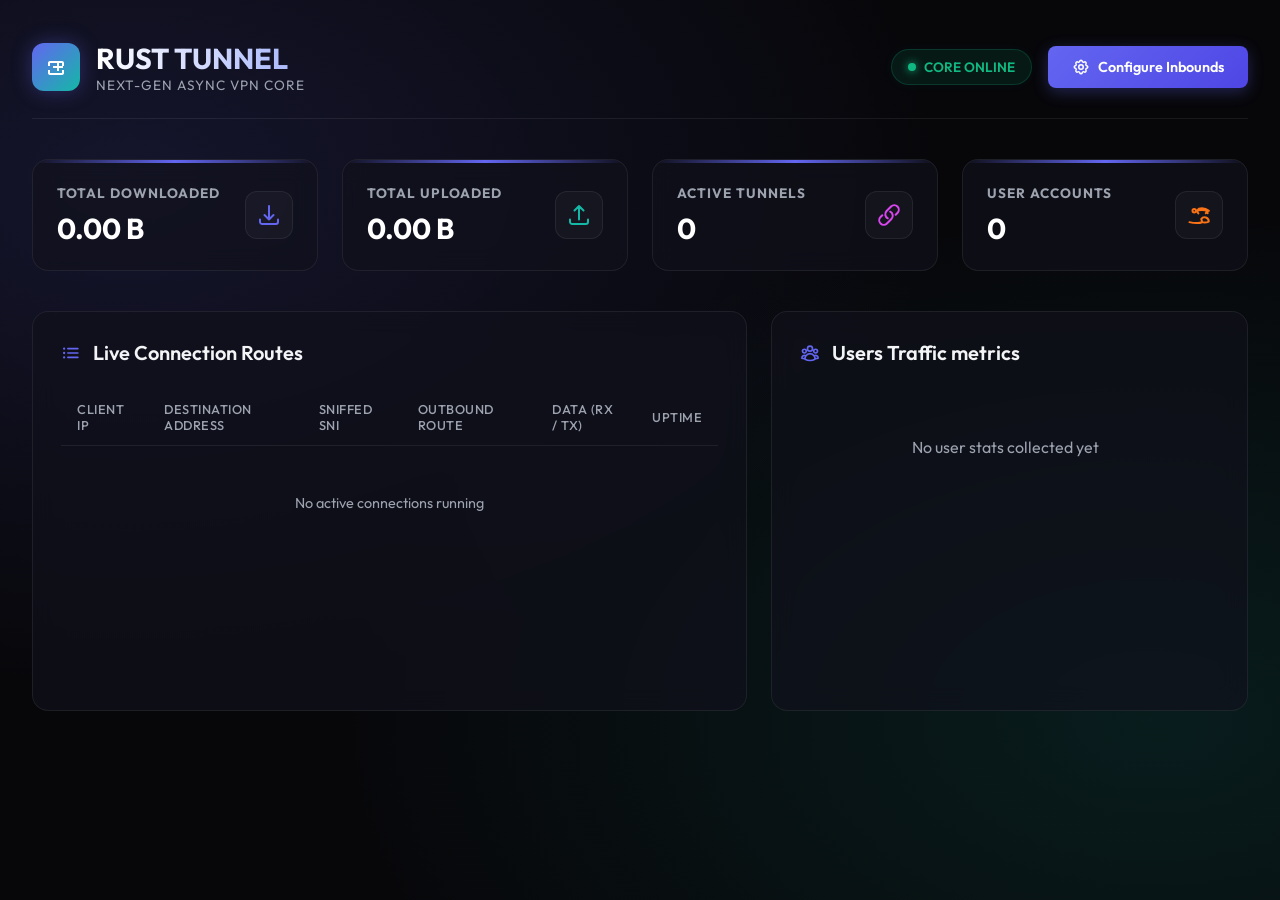
==== target_core/src/api/index.html @ 220e5fcf "first commit" ====
<!DOCTYPE html>
<html lang="en">
<head>
    <meta charset="UTF-8">
    <meta name="viewport" content="width=device-width, initial-scale=1.0">
    <title>Rust Tunnel Admin Core Panel</title>
    <link rel="preconnect" href="https://fonts.googleapis.com">
    <link rel="preconnect" href="https://fonts.gstatic.com" crossorigin>
    <link href="https://fonts.googleapis.com/css2?family=Outfit:wght@300;400;500;600;700&display=swap" rel="stylesheet">
    <style>
        :root {
            --bg-dark: #07070a;
            --card-bg: rgba(18, 18, 29, 0.65);
            --border-color: rgba(255, 255, 255, 0.07);
            --border-glow: rgba(99, 102, 241, 0.15);
            --primary: #6366f1;
            --primary-glow: rgba(99, 102, 241, 0.35);
            --secondary: #14b8a6;
            --accent-pink: #d946ef;
            --accent-orange: #f97316;
            --text-main: #f3f4f6;
            --text-muted: #9ca3af;
            --success: #10b981;
            --danger: #ef4444;
        }

        * {
            box-sizing: border-box;
            margin: 0;
            padding: 0;
            font-family: 'Outfit', sans-serif;
            transition: background-color 0.3s ease, border-color 0.3s ease, transform 0.2s ease;
        }

        body {
            background-color: var(--bg-dark);
            background-image: 
                radial-gradient(at 10% 20%, rgba(99, 102, 241, 0.15) 0px, transparent 50%),
                radial-gradient(at 90% 80%, rgba(20, 184, 166, 0.12) 0px, transparent 50%);
            color: var(--text-main);
            min-height: 100vh;
            padding: 2.5rem 2rem;
            overflow-x: hidden;
        }

        .container {
            max-width: 1400px;
            margin: 0 auto;
        }

        header {
            display: flex;
            justify-content: space-between;
            align-items: center;
            margin-bottom: 2.5rem;
            padding-bottom: 1.5rem;
            border-bottom: 1px solid var(--border-color);
        }

        .logo-section {
            display: flex;
            align-items: center;
            gap: 1rem;
        }

        .logo-icon {
            width: 48px;
            height: 48px;
            background: linear-gradient(135deg, var(--primary), var(--secondary));
            border-radius: 12px;
            display: flex;
            align-items: center;
            justify-content: center;
            box-shadow: 0 0 20px var(--primary-glow);
            animation: pulse-glow 3s infinite alternate;
        }

        .logo-icon svg {
            width: 24px;
            height: 24px;
            fill: #fff;
        }

        .logo-title h1 {
            font-size: 1.8rem;
            font-weight: 700;
            background: linear-gradient(to right, #ffffff, #a5b4fc);
            -webkit-background-clip: text;
            -webkit-text-fill-color: transparent;
        }

        .logo-title p {
            font-size: 0.85rem;
            color: var(--text-muted);
            letter-spacing: 1px;
        }

        .header-actions {
            display: flex;
            align-items: center;
            gap: 1rem;
        }

        .status-badge {
            background: rgba(16, 185, 129, 0.1);
            border: 1px solid rgba(16, 185, 129, 0.2);
            color: var(--success);
            padding: 0.5rem 1rem;
            border-radius: 30px;
            font-size: 0.85rem;
            font-weight: 600;
            display: flex;
            align-items: center;
            gap: 0.5rem;
            box-shadow: 0 0 10px rgba(16, 185, 129, 0.05);
        }

        .status-dot {
            width: 8px;
            height: 8px;
            background-color: var(--success);
            border-radius: 50%;
            display: inline-block;
            box-shadow: 0 0 8px var(--success);
            animation: blink 1.5s infinite;
        }

        .btn {
            background: linear-gradient(135deg, var(--primary), #4f46e5);
            border: none;
            color: #fff;
            padding: 0.75rem 1.5rem;
            border-radius: 8px;
            font-weight: 600;
            font-size: 0.9rem;
            cursor: pointer;
            display: flex;
            align-items: center;
            gap: 0.5rem;
            box-shadow: 0 4px 15px rgba(99, 102, 241, 0.3);
        }

        .btn:hover {
            transform: translateY(-2px);
            box-shadow: 0 6px 20px rgba(99, 102, 241, 0.45);
        }

        .btn-secondary {
            background: rgba(255, 255, 255, 0.05);
            border: 1px solid var(--border-color);
            color: var(--text-main);
            box-shadow: none;
        }

        .btn-secondary:hover {
            background: rgba(255, 255, 255, 0.1);
            box-shadow: none;
        }

        /* Metrics Grid */
        .metrics-grid {
            display: grid;
            grid-template-columns: repeat(auto-fit, minmax(280px, 1fr));
            gap: 1.5rem;
            margin-bottom: 2.5rem;
        }

        .metric-card {
            background: var(--card-bg);
            border: 1px solid var(--border-color);
            backdrop-filter: blur(12px);
            border-radius: 16px;
            padding: 1.5rem;
            display: flex;
            align-items: center;
            justify-content: space-between;
            position: relative;
            overflow: hidden;
        }

        .metric-card::before {
            content: '';
            position: absolute;
            top: 0;
            left: 0;
            width: 100%;
            height: 3px;
            background: linear-gradient(90deg, transparent, var(--primary), transparent);
        }

        .metric-card:hover {
            border-color: rgba(99, 102, 241, 0.3);
            box-shadow: 0 8px 30px var(--border-glow);
        }

        .metric-info h3 {
            font-size: 0.85rem;
            text-transform: uppercase;
            color: var(--text-muted);
            letter-spacing: 1px;
            margin-bottom: 0.5rem;
        }

        .metric-info .value {
            font-size: 1.8rem;
            font-weight: 700;
            color: #fff;
        }

        .metric-icon {
            width: 48px;
            height: 48px;
            background: rgba(255, 255, 255, 0.03);
            border-radius: 12px;
            border: 1px solid var(--border-color);
            display: flex;
            align-items: center;
            justify-content: center;
            color: var(--primary);
        }

        .metric-card:nth-child(2) .metric-icon {
            color: var(--secondary);
        }

        .metric-card:nth-child(3) .metric-icon {
            color: var(--accent-pink);
        }

        .metric-card:nth-child(4) .metric-icon {
            color: var(--accent-orange);
        }

        /* Section Layouts */
        .panel-row {
            display: grid;
            grid-template-columns: 3fr 2fr;
            gap: 1.5rem;
            margin-bottom: 2.5rem;
        }

        @media (max-width: 1024px) {
            .panel-row {
                grid-template-columns: 1fr;
            }
        }

        .panel-card {
            background: var(--card-bg);
            border: 1px solid var(--border-color);
            backdrop-filter: blur(12px);
            border-radius: 16px;
            padding: 1.75rem;
            display: flex;
            flex-direction: column;
            min-height: 400px;
        }

        .panel-header {
            display: flex;
            justify-content: space-between;
            align-items: center;
            margin-bottom: 1.5rem;
        }

        .panel-header h2 {
            font-size: 1.25rem;
            font-weight: 600;
            display: flex;
            align-items: center;
            gap: 0.75rem;
        }

        .panel-header h2 svg {
            color: var(--primary);
        }

        /* User Statistics Lists */
        .user-stats-list {
            display: flex;
            flex-direction: column;
            gap: 1rem;
            max-height: 450px;
            overflow-y: auto;
            padding-right: 0.5rem;
        }

        /* Scrollbar Styling */
        ::-webkit-scrollbar {
            width: 6px;
        }
        ::-webkit-scrollbar-track {
            background: transparent;
        }
        ::-webkit-scrollbar-thumb {
            background: rgba(255, 255, 255, 0.1);
            border-radius: 10px;
        }
        ::-webkit-scrollbar-thumb:hover {
            background: rgba(255, 255, 255, 0.2);
        }

        .user-card {
            background: rgba(255, 255, 255, 0.02);
            border: 1px solid var(--border-color);
            border-radius: 12px;
            padding: 1.25rem;
            display: flex;
            flex-direction: column;
            gap: 0.75rem;
        }

        .user-card:hover {
            border-color: rgba(99, 102, 241, 0.25);
            background: rgba(255, 255, 255, 0.03);
        }

        .user-info {
            display: flex;
            justify-content: space-between;
            align-items: center;
        }

        .user-email {
            font-weight: 600;
            font-size: 0.95rem;
            color: #fff;
            display: flex;
            align-items: center;
            gap: 0.5rem;
        }

        .user-email::before {
            content: '';
            width: 6px;
            height: 6px;
            background-color: var(--secondary);
            border-radius: 50%;
            display: inline-block;
        }

        .user-badge {
            font-size: 0.75rem;
            background: rgba(20, 184, 166, 0.1);
            color: var(--secondary);
            padding: 0.25rem 0.6rem;
            border-radius: 20px;
            font-weight: 600;
        }

        .user-traffic-details {
            display: grid;
            grid-template-columns: 1fr 1fr;
            gap: 1rem;
            font-size: 0.85rem;
            color: var(--text-muted);
        }

        .traffic-stat {
            display: flex;
            align-items: center;
            gap: 0.5rem;
        }

        .traffic-stat span.value {
            color: #fff;
            font-weight: 500;
        }

        /* Connections Table */
        .table-container {
            width: 100%;
            overflow-x: auto;
        }

        table {
            width: 100%;
            border-collapse: collapse;
            text-align: left;
            font-size: 0.9rem;
        }

        th {
            color: var(--text-muted);
            font-weight: 500;
            padding: 0.75rem 1rem;
            border-bottom: 1px solid var(--border-color);
            text-transform: uppercase;
            font-size: 0.8rem;
            letter-spacing: 0.5px;
        }

        td {
            padding: 1rem;
            border-bottom: 1px solid var(--border-color);
            color: var(--text-muted);
        }

        tr:last-child td {
            border-bottom: none;
        }

        tr:hover td {
            background: rgba(255, 255, 255, 0.01);
            color: var(--text-main);
        }

        .dest-highlight {
            color: #fff;
            font-weight: 500;
        }

        .sni-badge {
            background: rgba(217, 70, 239, 0.1);
            color: var(--accent-pink);
            border: 1px solid rgba(217, 70, 239, 0.2);
            padding: 0.25rem 0.5rem;
            border-radius: 6px;
            font-size: 0.8rem;
            font-weight: 500;
            display: inline-block;
        }

        /* Config Modal styling */
        .modal {
            display: none;
            position: fixed;
            top: 0;
            left: 0;
            width: 100%;
            height: 100%;
            background: rgba(7, 7, 10, 0.85);
            backdrop-filter: blur(8px);
            z-index: 100;
            align-items: center;
            justify-content: center;
            opacity: 0;
            transition: opacity 0.3s ease;
        }

        .modal.active {
            display: flex;
            opacity: 1;
        }

        .modal-content {
            background: #11111a;
            border: 1px solid rgba(255, 255, 255, 0.08);
            border-radius: 20px;
            width: 90%;
            max-width: 800px;
            padding: 2rem;
            box-shadow: 0 20px 50px rgba(0, 0, 0, 0.5);
            transform: scale(0.9);
            transition: transform 0.3s cubic-bezier(0.16, 1, 0.3, 1);
            max-height: 90vh;
            display: flex;
            flex-direction: column;
        }

        .modal.active .modal-content {
            transform: scale(1);
        }

        .modal-header {
            display: flex;
            justify-content: space-between;
            align-items: center;
            margin-bottom: 1.5rem;
            padding-bottom: 1rem;
            border-bottom: 1px solid rgba(255, 255, 255, 0.05);
        }

        .modal-header h3 {
            font-size: 1.3rem;
            font-weight: 600;
        }

        .modal-body {
            overflow-y: auto;
            flex-grow: 1;
            padding-right: 0.5rem;
            margin-bottom: 1.5rem;
        }

        .modal-footer {
            display: flex;
            justify-content: flex-end;
            gap: 1rem;
            padding-top: 1rem;
            border-top: 1px solid rgba(255, 255, 255, 0.05);
        }

        textarea.config-area {
            width: 100%;
            height: 400px;
            background: #07070a;
            border: 1px solid var(--border-color);
            border-radius: 10px;
            padding: 1rem;
            color: #38bdf8;
            font-family: monospace;
            font-size: 0.85rem;
            resize: none;
            outline: none;
        }

        textarea.config-area:focus {
            border-color: var(--primary);
        }

        .close-btn {
            background: transparent;
            border: none;
            color: var(--text-muted);
            cursor: pointer;
        }

        .close-btn:hover {
            color: #fff;
        }

        /* Alert and notification toasts */
        .toast {
            position: fixed;
            bottom: 2rem;
            right: 2rem;
            background: var(--success);
            color: #fff;
            padding: 1rem 1.5rem;
            border-radius: 8px;
            font-weight: 600;
            box-shadow: 0 4px 15px rgba(16, 185, 129, 0.3);
            display: flex;
            align-items: center;
            gap: 0.75rem;
            transform: translateY(100px);
            opacity: 0;
            transition: all 0.4s cubic-bezier(0.175, 0.885, 0.32, 1.275);
            z-index: 1000;
        }

        .toast.error {
            background: var(--danger);
            box-shadow: 0 4px 15px rgba(239, 68, 68, 0.3);
        }

        .toast.active {
            transform: translateY(0);
            opacity: 1;
        }

        /* Keyframes */
        @keyframes pulse-glow {
            0% { box-shadow: 0 0 15px rgba(99, 102, 241, 0.3); }
            100% { box-shadow: 0 0 25px rgba(99, 102, 241, 0.6); }
        }

        @keyframes blink {
            0%, 100% { opacity: 1; }
            50% { opacity: 0.4; }
        }
    </style>
</head>
<body>

    <div class="container">
        <!-- Header -->
        <header>
            <div class="logo-section">
                <div class="logo-icon">
                    <!-- Dynamic network tunnel SVG logo -->
                    <svg viewBox="0 0 24 24">
                        <path d="M4 15h2v3h12v-3h2v3c0 1.1-.9 2-2 2H6c-1.1 0-2-.9-2-2v-3zm16-4h-2V8H6v3H4V8c0-1.1.9-2 2-2h12c1.1 0 2 .9 2 2v3zm-5-3h-2v3h-4v2h4v3h2v-3h4v-2h-4V8z"/>
                    </svg>
                </div>
                <div class="logo-title">
                    <h1>RUST TUNNEL</h1>
                    <p>NEXT-GEN ASYNC VPN CORE</p>
                </div>
            </div>
            
            <div class="header-actions">
                <div class="status-badge">
                    <span class="status-dot"></span>
                    CORE ONLINE
                </div>
                <button class="btn" id="open-config-btn">
                    <svg style="width: 18px; height: 18px; fill: none; stroke: currentColor; stroke-width: 2;" viewBox="0 0 24 24">
                        <path stroke-linecap="round" stroke-linejoin="round" d="M10.325 4.317c.426-1.756 2.924-1.756 3.35 0a1.724 1.724 0 002.573 1.066c1.543-.94 3.31.826 2.37 2.37a1.724 1.724 0 001.065 2.572c1.756.426 1.756 2.924 0 3.35a1.724 1.724 0 00-1.066 2.573c.94 1.543-.826 3.31-2.37 2.37a1.724 1.724 0 00-2.572 1.065c-.426 1.756-2.924 1.756-3.35 0a1.724 1.724 0 00-2.573-1.066c-1.543.94-3.31-.826-2.37-2.37a1.724 1.724 0 00-1.065-2.572c-1.756-.426-1.756-2.924 0-3.35a1.724 1.724 0 001.066-2.573c-.94-1.543.826-3.31 2.37-2.37.996.608 2.296.07 2.572-1.065z" />
                        <path stroke-linecap="round" stroke-linejoin="round" d="M15 12a3 3 0 11-6 0 3 3 0 016 0z" />
                    </svg>
                    Configure Inbounds
                </button>
            </div>
        </header>

        <!-- Metrics overview -->
        <div class="metrics-grid">
            <div class="metric-card">
                <div class="metric-info">
                    <h3>Total Downloaded</h3>
                    <div class="value" id="tot-rx">0.00 B</div>
                </div>
                <div class="metric-icon">
                    <svg style="width: 24px; height: 24px; fill: none; stroke: currentColor; stroke-width: 2;" viewBox="0 0 24 24">
                        <path stroke-linecap="round" stroke-linejoin="round" d="M3 16.5v2.25A2.25 2.25 0 005.25 21h13.5A2.25 2.25 0 0021 18.75V16.5M16.5 12L12 16.5m0 0L7.5 12m4.5 4.5V3" />
                    </svg>
                </div>
            </div>
            
            <div class="metric-card">
                <div class="metric-info">
                    <h3>Total Uploaded</h3>
                    <div class="value" id="tot-tx">0.00 B</div>
                </div>
                <div class="metric-icon">
                    <svg style="width: 24px; height: 24px; fill: none; stroke: currentColor; stroke-width: 2;" viewBox="0 0 24 24">
                        <path stroke-linecap="round" stroke-linejoin="round" d="M3 16.5v2.25A2.25 2.25 0 005.25 21h13.5A2.25 2.25 0 0021 18.75V16.5m-13.5-9L12 3m0 0l4.5 4.5M12 3v13.5" />
                    </svg>
                </div>
            </div>

            <div class="metric-card">
                <div class="metric-info">
                    <h3>Active Tunnels</h3>
                    <div class="value" id="active-conns">0</div>
                </div>
                <div class="metric-icon">
                    <svg style="width: 24px; height: 24px; fill: none; stroke: currentColor; stroke-width: 2;" viewBox="0 0 24 24">
                        <path stroke-linecap="round" stroke-linejoin="round" d="M13.19 8.688a4.5 4.5 0 011.242 7.244l-4.5 4.5a4.5 4.5 0 01-6.364-6.364l1.757-1.757m13.35-.622l1.757-1.757a4.5 4.5 0 00-6.364-6.364l-4.5 4.5a4.5 4.5 0 001.242 7.244" />
                    </svg>
                </div>
            </div>

            <div class="metric-card">
                <div class="metric-info">
                    <h3>User Accounts</h3>
                    <div class="value" id="tot-users">0</div>
                </div>
                <div class="metric-icon">
                    <svg style="width: 24px; height: 24px; fill: none; stroke: currentColor; stroke-width: 2;" viewBox="0 0 24 24">
                        <path stroke-linecap="round" stroke-linejoin="round" d="M15 19.128a9.38 9.38 0 002.625.372 9.337 9.337 0 004.121-.952 4.125 4.125 0 00-7.533-2.493M15 19.128v-.003c0-1.113-.285-2.16-.786-3.07M15 19.128v.109A11.386 11.386 0 0110.089 20.08l-.071-.002c-2.733-.007-5.27-.32-7.575-.928m18.199-8.996c0-1.346-.34-2.61-.941-3.72M18.799 10.186a1.5 1.5 0 00-.584-2.811 11.454 11.454 0 00-6.43 0 1.5 1.5 0 00-.584 2.811m0 0c.071.07.137.147.198.23m-1.298-2.54c.4-.836.974-1.565 1.677-2.148m0 0a11.386 11.386 0 0110.089 2.088M9 7.75A1.75 1.75 0 117.25 6 1.75 1.75 0 019 7.75v0z" />
                    </svg>
                </div>
            </div>
        </div>

        <!-- Dashboard Layout panels -->
        <div class="panel-row">
            <!-- Left: Active Sockets -->
            <div class="panel-card">
                <div class="panel-header">
                    <h2>
                        <svg style="width: 20px; height: 20px; fill: none; stroke: currentColor; stroke-width: 2;" viewBox="0 0 24 24">
                            <path stroke-linecap="round" stroke-linejoin="round" d="M8.25 6.75h12M8.25 12h12M8.25 17.25h12M3.75 6.75h.007v.008H3.75V6.75zm.375 0a.375.375 0 11-.75 0 .375.375 0 01.75 0zM3.75 12h.007v.008H3.75V12zm.375 0a.375.375 0 11-.75 0 .375.375 0 01.75 0zm-.375 5.25h.007v.008H3.75v-.008zm.375 0a.375.375 0 11-.75 0 .375.375 0 01.75 0z" />
                        </svg>
                        Live Connection Routes
                    </h2>
                </div>
                <div class="table-container">
                    <table>
                        <thead>
                            <tr>
                                <th>Client IP</th>
                                <th>Destination Address</th>
                                <th>Sniffed SNI</th>
                                <th>Outbound Route</th>
                                <th>Data (Rx / Tx)</th>
                                <th>Uptime</th>
                            </tr>
                        </thead>
                        <tbody id="connections-table-body">
                            <tr>
                                <td colspan="6" style="text-align: center; color: var(--text-muted); padding: 3rem 0;">No active connections running</td>
                            </tr>
                        </tbody>
                    </table>
                </div>
            </div>

            <!-- Right: Registered Accounts metrics -->
            <div class="panel-card">
                <div class="panel-header">
                    <h2>
                        <svg style="width: 20px; height: 20px; fill: none; stroke: currentColor; stroke-width: 2;" viewBox="0 0 24 24">
                            <path stroke-linecap="round" stroke-linejoin="round" d="M18 18.72a9.094 9.094 0 003.741-.479 3 3 0 00-4.682-2.72m.94 3.198l.001.031c0 .225-.012.447-.037.666A11.944 11.944 0 0112 21c-2.17 0-4.207-.576-5.963-1.584A6.062 6.062 0 016 18.719m12 0a5.971 5.971 0 00-.941-3.197m0 0A5.995 5.995 0 0012 12.75a5.995 5.995 0 00-5.058 2.772m0 0a3 3 0 00-4.681 2.72 8.986 8.986 0 003.74.477m.94-3.197a5.971 5.971 0 00-.94 3.197M15 6.75a3 3 0 11-6 0 3 3 0 016 0zm6 3a2.25 2.25 0 11-4.5 0 2.25 2.25 0 014.5 0zm-13.5 0a2.25 2.25 0 11-4.5 0 2.25 2.25 0 014.5 0z" />
                        </svg>
                        Users Traffic metrics
                    </h2>
                </div>
                <div class="user-stats-list" id="users-stats-container">
                    <p style="text-align: center; color: var(--text-muted); padding: 3rem 0;">No user stats collected yet</p>
                </div>
            </div>
        </div>
    </div>

    <!-- Edit Config Modal -->
    <div class="modal" id="config-modal">
        <div class="modal-content">
            <div class="modal-header">
                <h3>Dynamic Core Configuration Manager</h3>
                <button class="close-btn" id="close-modal-btn">
                    <svg style="width: 24px; height: 24px; fill: none; stroke: currentColor; stroke-width: 2;" viewBox="0 0 24 24">
                        <path stroke-linecap="round" stroke-linejoin="round" d="M6 18L18 6M6 6l12 12" />
                    </svg>
                </button>
            </div>
            <div class="modal-body">
                <p style="color: var(--text-muted); margin-bottom: 1rem; font-size: 0.9rem;">
                    Modify target_core JSON configuration dynamically below. Any changes to clients, UUIDs, or routing rules will apply immediately on save.
                </p>
                <textarea class="config-area" id="config-textarea" spellcheck="false"></textarea>
            </div>
            <div class="modal-footer">
                <button class="btn btn-secondary" id="cancel-config-btn">Cancel</button>
                <button class="btn" id="save-config-btn">Reload Core Settings</button>
            </div>
        </div>
    </div>

    <!-- Toast message alert -->
    <div class="toast" id="toast-message">
        <span id="toast-icon">✓</span>
        <span id="toast-text">Settings reloaded successfully</span>
    </div>

    <!-- Client-side Logic polling Axum REST endpoints -->
    <script>
        const configModal = document.getElementById('config-modal');
        const openConfigBtn = document.getElementById('open-config-btn');
        const closeModalBtn = document.getElementById('close-modal-btn');
        const cancelConfigBtn = document.getElementById('cancel-config-btn');
        const saveConfigBtn = document.getElementById('save-config-btn');
        const configTextarea = document.getElementById('config-textarea');
        const toast = document.getElementById('toast-message');
        const toastText = document.getElementById('toast-text');
        const toastIcon = document.getElementById('toast-icon');

        // Helpers to display human-readable byte sizes
        function formatBytes(bytes, decimals = 2) {
            if (bytes === 0) return '0.00 B';
            const k = 1024;
            const dm = decimals < 0 ? 0 : decimals;
            const sizes = ['B', 'KB', 'MB', 'GB', 'TB'];
            const i = Math.floor(Math.log(bytes) / Math.log(k));
            return parseFloat((bytes / Math.pow(k, i)).toFixed(dm)) + ' ' + sizes[i];
        }

        function formatDuration(seconds) {
            if (seconds < 60) return `${seconds}s`;
            const minutes = Math.floor(seconds / 60);
            if (minutes < 60) return `${minutes}m ${seconds % 60}s`;
            const hours = Math.floor(minutes / 60);
            return `${hours}h ${minutes % 60}m`;
        }

        // Display toast notification alerts
        function showToast(message, isError = false) {
            toastText.textContent = message;
            toastIcon.textContent = isError ? '✗' : '✓';
            if (isError) {
                toast.classList.add('error');
            } else {
                toast.classList.remove('error');
            }
            toast.classList.add('active');
            setTimeout(() => {
                toast.classList.remove('active');
            }, 3500);
        }

        // Fetch statistics and connection tables from Axum API
        async function fnFetchDashboardStats() {
            try {
                // Polling /stats endpoint
                const statsRes = await fetch('/stats');
                const usersStats = await statsRes.json();

                // Polling /connections endpoint
                const connsRes = await fetch('/connections');
                const conns = await connsRes.json();

                // 1. Update metric overview cards
                document.getElementById('active-conns').textContent = conns.length;
                document.getElementById('tot-users').textContent = usersStats.length;

                let sumRx = 0;
                let sumTx = 0;
                usersStats.forEach(u => {
                    sumRx += u.rx;
                    sumTx += u.tx;
                });
                
                document.getElementById('tot-rx').textContent = formatBytes(sumRx);
                document.getElementById('tot-tx').textContent = formatBytes(sumTx);

                // 2. Render Users Table
                const usersContainer = document.getElementById('users-stats-container');
                if (usersStats.length === 0) {
                    usersContainer.innerHTML = `<p style="text-align: center; color: var(--text-muted); padding: 3rem 0;">No active user metrics</p>`;
                } else {
                    usersContainer.innerHTML = usersStats.map(u => `
                        <div class="user-card">
                            <div class="user-info">
                                <span class="user-email">${u.email}</span>
                                <span class="user-badge">Active</span>
                            </div>
                            <div class="user-traffic-details">
                                <div class="traffic-stat">
                                    <span>Download:</span>
                                    <span class="value">${formatBytes(u.rx)}</span>
                                </div>
                                <div class="traffic-stat">
                                    <span>Upload:</span>
                                    <span class="value">${formatBytes(u.tx)}</span>
                                </div>
                            </div>
                        </div>
                    `).join('');
                }

                // 3. Render Connections Table
                const connsTableBody = document.getElementById('connections-table-body');
                if (conns.length === 0) {
                    connsTableBody.innerHTML = `
                        <tr>
                            <td colspan="6" style="text-align: center; color: var(--text-muted); padding: 3rem 0;">No active connections running</td>
                        </tr>
                    `;
                } else {
                    connsTableBody.innerHTML = conns.map(c => `
                        <tr>
                            <td>${c.client_ip}</td>
                            <td class="dest-highlight">${c.dest_address}</td>
                            <td>${c.sni ? `<span class="sni-badge">${c.sni}</span>` : '<span style="color: rgba(255,255,255,0.15)">-</span>'}</td>
                            <td><span style="font-weight: 600; color: #a5b4fc;">${c.outbound_tag}</span></td>
                            <td>
                                <div>Rx: <span style="color: var(--secondary)">${formatBytes(c.rx)}</span></div>
                                <div>Tx: <span style="color: var(--primary)">${formatBytes(c.tx)}</span></div>
                            </td>
                            <td>${formatDuration(c.uptime_secs)}</td>
                        </tr>
                    `).join('');
                }
            } catch (err) {
                console.error("Failed to pull metrics stats: ", err);
            }
        }

        // Modal triggers
        openConfigBtn.addEventListener('click', async () => {
            try {
                const res = await fetch('/config');
                if (res.ok) {
                    const config = await res.json();
                    configTextarea.value = JSON.stringify(config, null, 4);
                    configModal.classList.add('active');
                } else {
                    showToast("Failed to retrieve configuration data", true);
                }
            } catch (err) {
                showToast("Failed to connect to core API", true);
            }
        });

        const hideModal = () => {
            configModal.classList.remove('active');
        };

        closeModalBtn.addEventListener('click', hideModal);
        cancelConfigBtn.addEventListener('click', hideModal);

        // Submit hot-reload request config to Axum
        saveConfigBtn.addEventListener('click', async () => {
            try {
                const jsonText = configTextarea.value;
                const parsedConfig = JSON.parse(jsonText);

                const res = await fetch('/reload', {
                    method: 'POST',
                    headers: {
                        'Content-Type': 'application/json'
                    },
                    body: JSON.stringify({ config: parsedConfig })
                });

                if (res.ok) {
                    showToast("Configuration dynamic reload success!");
                    hideModal();
                    fnFetchDashboardStats();
                } else {
                    showToast("Server rejected updated configurations", true);
                }
            } catch (err) {
                showToast("Invalid JSON syntax configuration formatting", true);
            }
        });

        // Loop polls dashboard stats every 1 second
        setInterval(fnFetchDashboardStats, 1000);
        fnFetchDashboardStats();
    </script>
</body>
</html>
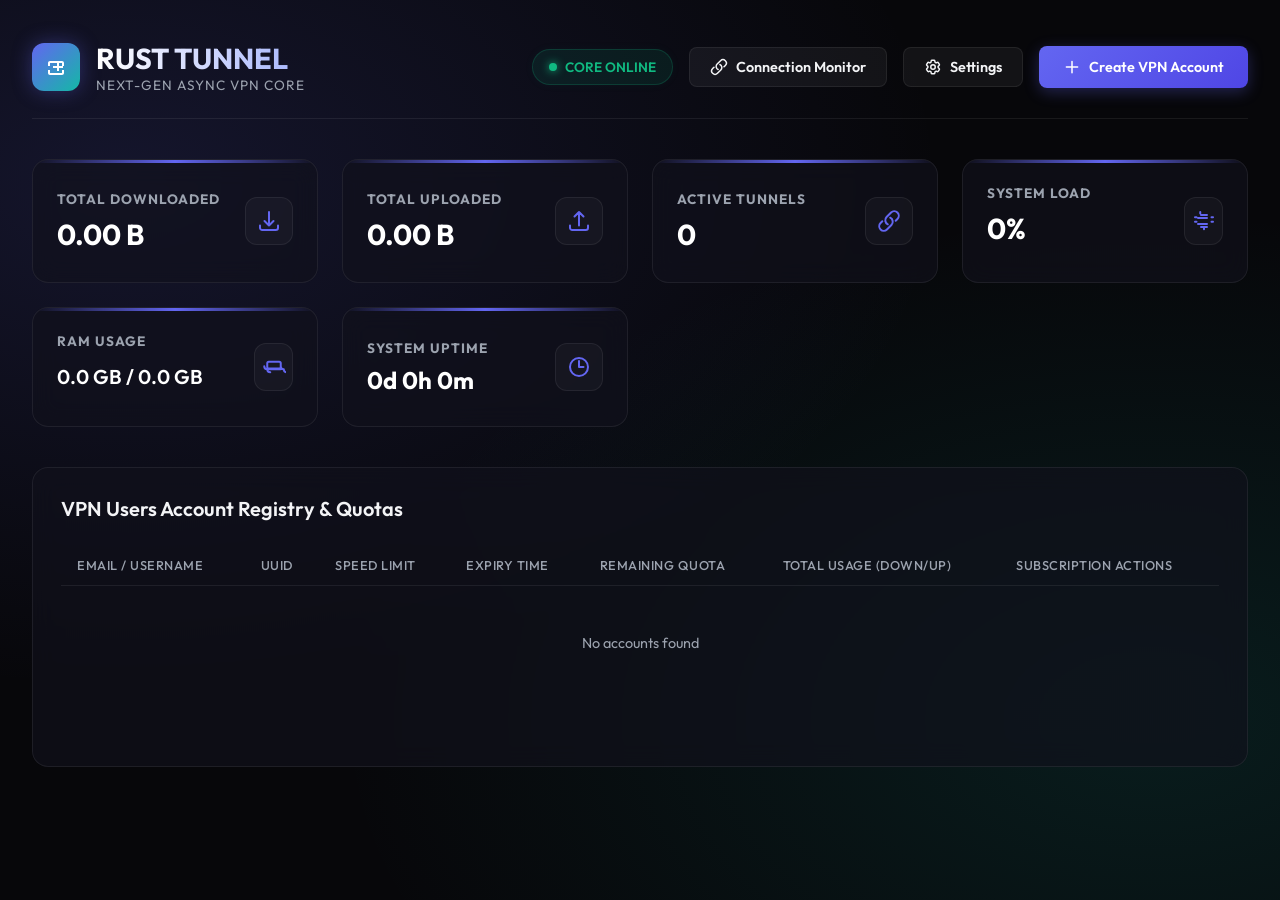
==== commit 0e6abd0e: "feat: automated installer, fix file descriptor leak, Lax session cookies, and one-click deployment" ====
--- a/target_core/src/api/index.html
+++ b/target_core/src/api/index.html
@@ -157,6 +157,15 @@
             box-shadow: none;
         }
 
+        .btn-danger {
+            background: linear-gradient(135deg, var(--danger), #b91c1c);
+            box-shadow: 0 4px 15px rgba(239, 68, 68, 0.3);
+        }
+
+        .btn-danger:hover {
+            box-shadow: 0 6px 20px rgba(239, 68, 68, 0.45);
+        }
+
         /* Metrics Grid */
         .metrics-grid {
             display: grid;
@@ -219,30 +228,12 @@
             color: var(--primary);
         }
 
-        .metric-card:nth-child(2) .metric-icon {
-            color: var(--secondary);
-        }
-
-        .metric-card:nth-child(3) .metric-icon {
-            color: var(--accent-pink);
-        }
-
-        .metric-card:nth-child(4) .metric-icon {
-            color: var(--accent-orange);
-        }
-
         /* Section Layouts */
         .panel-row {
             display: grid;
-            grid-template-columns: 3fr 2fr;
+            grid-template-columns: 1fr;
             gap: 1.5rem;
             margin-bottom: 2.5rem;
-        }
-
-        @media (max-width: 1024px) {
-            .panel-row {
-                grid-template-columns: 1fr;
-            }
         }
 
         .panel-card {
@@ -253,7 +244,7 @@
             padding: 1.75rem;
             display: flex;
             flex-direction: column;
-            min-height: 400px;
+            min-height: 300px;
         }
 
         .panel-header {
@@ -275,99 +266,7 @@
             color: var(--primary);
         }
 
-        /* User Statistics Lists */
-        .user-stats-list {
-            display: flex;
-            flex-direction: column;
-            gap: 1rem;
-            max-height: 450px;
-            overflow-y: auto;
-            padding-right: 0.5rem;
-        }
-
-        /* Scrollbar Styling */
-        ::-webkit-scrollbar {
-            width: 6px;
-        }
-        ::-webkit-scrollbar-track {
-            background: transparent;
-        }
-        ::-webkit-scrollbar-thumb {
-            background: rgba(255, 255, 255, 0.1);
-            border-radius: 10px;
-        }
-        ::-webkit-scrollbar-thumb:hover {
-            background: rgba(255, 255, 255, 0.2);
-        }
-
-        .user-card {
-            background: rgba(255, 255, 255, 0.02);
-            border: 1px solid var(--border-color);
-            border-radius: 12px;
-            padding: 1.25rem;
-            display: flex;
-            flex-direction: column;
-            gap: 0.75rem;
-        }
-
-        .user-card:hover {
-            border-color: rgba(99, 102, 241, 0.25);
-            background: rgba(255, 255, 255, 0.03);
-        }
-
-        .user-info {
-            display: flex;
-            justify-content: space-between;
-            align-items: center;
-        }
-
-        .user-email {
-            font-weight: 600;
-            font-size: 0.95rem;
-            color: #fff;
-            display: flex;
-            align-items: center;
-            gap: 0.5rem;
-        }
-
-        .user-email::before {
-            content: '';
-            width: 6px;
-            height: 6px;
-            background-color: var(--secondary);
-            border-radius: 50%;
-            display: inline-block;
-        }
-
-        .user-badge {
-            font-size: 0.75rem;
-            background: rgba(20, 184, 166, 0.1);
-            color: var(--secondary);
-            padding: 0.25rem 0.6rem;
-            border-radius: 20px;
-            font-weight: 600;
-        }
-
-        .user-traffic-details {
-            display: grid;
-            grid-template-columns: 1fr 1fr;
-            gap: 1rem;
-            font-size: 0.85rem;
-            color: var(--text-muted);
-        }
-
-        .traffic-stat {
-            display: flex;
-            align-items: center;
-            gap: 0.5rem;
-        }
-
-        .traffic-stat span.value {
-            color: #fff;
-            font-weight: 500;
-        }
-
-        /* Connections Table */
+        /* Table container */
         .table-container {
             width: 100%;
             overflow-x: auto;
@@ -394,6 +293,7 @@
             padding: 1rem;
             border-bottom: 1px solid var(--border-color);
             color: var(--text-muted);
+            vertical-align: middle;
         }
 
         tr:last-child td {
@@ -405,23 +305,18 @@
             color: var(--text-main);
         }
 
-        .dest-highlight {
-            color: #fff;
-            font-weight: 500;
-        }
-
-        .sni-badge {
-            background: rgba(217, 70, 239, 0.1);
-            color: var(--accent-pink);
-            border: 1px solid rgba(217, 70, 239, 0.2);
-            padding: 0.25rem 0.5rem;
+        .action-btns {
+            display: flex;
+            gap: 0.5rem;
+        }
+
+        .small-btn {
+            padding: 0.4rem 0.8rem;
+            font-size: 0.8rem;
             border-radius: 6px;
-            font-size: 0.8rem;
-            font-weight: 500;
-            display: inline-block;
-        }
-
-        /* Config Modal styling */
+        }
+
+        /* Modals and forms */
         .modal {
             display: none;
             position: fixed;
@@ -448,7 +343,7 @@
             border: 1px solid rgba(255, 255, 255, 0.08);
             border-radius: 20px;
             width: 90%;
-            max-width: 800px;
+            max-width: 600px;
             padding: 2rem;
             box-shadow: 0 20px 50px rgba(0, 0, 0, 0.5);
             transform: scale(0.9);
@@ -468,6 +363,8 @@
             align-items: center;
             margin-bottom: 1.5rem;
             padding-bottom: 1rem;
+            border-top-left-radius: 20px;
+            border-top-right-radius: 20px;
             border-bottom: 1px solid rgba(255, 255, 255, 0.05);
         }
 
@@ -488,39 +385,39 @@
             justify-content: flex-end;
             gap: 1rem;
             padding-top: 1rem;
+            border-bottom-left-radius: 20px;
+            border-bottom-right-radius: 20px;
             border-top: 1px solid rgba(255, 255, 255, 0.05);
         }
 
-        textarea.config-area {
+        .form-group {
+            margin-bottom: 1.25rem;
+        }
+
+        .form-group label {
+            display: block;
+            font-size: 0.85rem;
+            color: var(--text-muted);
+            margin-bottom: 0.5rem;
+            font-weight: 500;
+        }
+
+        .form-group input, .form-group select {
             width: 100%;
-            height: 400px;
             background: #07070a;
             border: 1px solid var(--border-color);
-            border-radius: 10px;
-            padding: 1rem;
-            color: #38bdf8;
-            font-family: monospace;
-            font-size: 0.85rem;
-            resize: none;
+            border-radius: 8px;
+            padding: 0.75rem 1rem;
+            color: #fff;
             outline: none;
-        }
-
-        textarea.config-area:focus {
+            font-size: 0.9rem;
+        }
+
+        .form-group input:focus {
             border-color: var(--primary);
         }
 
-        .close-btn {
-            background: transparent;
-            border: none;
-            color: var(--text-muted);
-            cursor: pointer;
-        }
-
-        .close-btn:hover {
-            color: #fff;
-        }
-
-        /* Alert and notification toasts */
+        /* Toast messaging */
         .toast {
             position: fixed;
             bottom: 2rem;
@@ -550,7 +447,6 @@
             opacity: 1;
         }
 
-        /* Keyframes */
         @keyframes pulse-glow {
             0% { box-shadow: 0 0 15px rgba(99, 102, 241, 0.3); }
             100% { box-shadow: 0 0 25px rgba(99, 102, 241, 0.6); }
@@ -569,7 +465,6 @@
         <header>
             <div class="logo-section">
                 <div class="logo-icon">
-                    <!-- Dynamic network tunnel SVG logo -->
                     <svg viewBox="0 0 24 24">
                         <path d="M4 15h2v3h12v-3h2v3c0 1.1-.9 2-2 2H6c-1.1 0-2-.9-2-2v-3zm16-4h-2V8H6v3H4V8c0-1.1.9-2 2-2h12c1.1 0 2 .9 2 2v3zm-5-3h-2v3h-4v2h4v3h2v-3h4v-2h-4V8z"/>
                     </svg>
@@ -585,17 +480,29 @@
                     <span class="status-dot"></span>
                     CORE ONLINE
                 </div>
-                <button class="btn" id="open-config-btn">
+                <a href="/connections-monitor" class="btn btn-secondary" style="text-decoration: none; padding: 10px 20px; font-size: 0.9rem; display: inline-flex; align-items: center; gap: 8px;">
                     <svg style="width: 18px; height: 18px; fill: none; stroke: currentColor; stroke-width: 2;" viewBox="0 0 24 24">
-                        <path stroke-linecap="round" stroke-linejoin="round" d="M10.325 4.317c.426-1.756 2.924-1.756 3.35 0a1.724 1.724 0 002.573 1.066c1.543-.94 3.31.826 2.37 2.37a1.724 1.724 0 001.065 2.572c1.756.426 1.756 2.924 0 3.35a1.724 1.724 0 00-1.066 2.573c.94 1.543-.826 3.31-2.37 2.37a1.724 1.724 0 00-2.572 1.065c-.426 1.756-2.924 1.756-3.35 0a1.724 1.724 0 00-2.573-1.066c-1.543.94-3.31-.826-2.37-2.37a1.724 1.724 0 00-1.065-2.572c-1.756-.426-1.756-2.924 0-3.35a1.724 1.724 0 001.066-2.573c-.94-1.543.826-3.31 2.37-2.37.996.608 2.296.07 2.572-1.065z" />
+                        <path stroke-linecap="round" stroke-linejoin="round" d="M13.19 8.688a4.5 4.5 0 011.242 7.244l-4.5 4.5a4.5 4.5 0 01-6.364-6.364l1.757-1.757m13.35-.622l1.757-1.757a4.5 4.5 0 00-6.364-6.364l-4.5 4.5a4.5 4.5 0 001.242 7.244" />
+                    </svg>
+                    Connection Monitor
+                </a>
+                <button class="btn btn-secondary" id="settings-btn" style="padding: 10px 20px; font-size: 0.9rem; display: inline-flex; align-items: center; gap: 8px;">
+                    <svg style="width: 18px; height: 18px; fill: none; stroke: currentColor; stroke-width: 2;" viewBox="0 0 24 24">
+                        <path stroke-linecap="round" stroke-linejoin="round" d="M9.594 3.94c.09-.542.56-.94 1.11-.94h2.593c.55 0 1.02.398 1.11.94l.213 1.281c.063.374.313.686.645.87.074.04.147.083.22.127.324.196.72.257 1.075.124l1.217-.456a1.125 1.125 0 011.37.49l1.296 2.247a1.125 1.125 0 01-.26 1.43l-1.003.828c-.293.241-.438.613-.43.992a7.723 7.723 0 010 .255c-.008.378.137.75.43.991l1.004.827c.424.35.534.954.26 1.43l-1.298 2.247a1.125 1.125 0 01-1.369.491l-1.217-.456c-.355-.133-.75-.072-1.076.124a6.57 6.57 0 01-.22.128c-.331.183-.581.495-.644.869l-.213 1.28c-.09.543-.56.941-1.11.941h-2.594c-.55 0-1.02-.398-1.11-.94l-.213-1.281c-.062-.374-.312-.686-.644-.87a6.52 6.52 0 01-.22-.127c-.325-.196-.72-.257-1.076-.124l-1.217.456a1.125 1.125 0 01-1.369-.49l-1.297-2.247a1.125 1.125 0 01.26-1.43l1.004-.827c.292-.24.437-.613.43-.992a6.932 6.932 0 010-.255c.007-.378-.138-.75-.43-.991l-1.004-.827a1.125 1.125 0 01-.26-1.43l1.297-2.247a1.125 1.125 0 011.37-.491l1.216.456c.356.133.751.072 1.076-.124.072-.044.146-.087.22-.128.332-.183.582-.495.645-.869l.214-1.28z" />
                         <path stroke-linecap="round" stroke-linejoin="round" d="M15 12a3 3 0 11-6 0 3 3 0 016 0z" />
                     </svg>
-                    Configure Inbounds
+                    Settings
                 </button>
+                <button class="btn" id="add-user-btn">
+                    <svg style="width: 18px; height: 18px; fill: none; stroke: currentColor; stroke-width: 2;" viewBox="0 0 24 24">
+                        <path stroke-linecap="round" stroke-linejoin="round" d="M12 4.5v15m7.5-7.5h-15" />
+                    </svg>
+                    Create VPN Account
+                </button>
             </div>
         </header>
 
-        <!-- Metrics overview -->
+        <!-- Metrics Overview -->
         <div class="metrics-grid">
             <div class="metric-card">
                 <div class="metric-info">
@@ -634,111 +541,284 @@
             </div>
 
             <div class="metric-card">
+                <div class="metric-info" style="width: 100%;">
+                    <h3>System Load</h3>
+                    <div class="value" id="cpu-usage">0%</div>
+                    <div class="progress-bar-bg" style="height: 4px; margin-top: 8px;">
+                        <div class="progress-bar-fill" id="cpu-bar" style="width: 0%;"></div>
+                    </div>
+                </div>
+                <div class="metric-icon" style="margin-left: 10px;">
+                    <svg style="width: 24px; height: 24px; fill: none; stroke: currentColor; stroke-width: 2;" viewBox="0 0 24 24">
+                        <path stroke-linecap="round" stroke-linejoin="round" d="M8.25 3v1.5M4.5 8.25H3m18 0h-1.5M12 18.75v1.5m-7.5-7.5H3m18 0h-1.5M9 6h6M9 18h6m-9-9h9m-9 6h9" />
+                    </svg>
+                </div>
+            </div>
+
+            <div class="metric-card">
+                <div class="metric-info" style="width: 100%;">
+                    <h3>RAM Usage</h3>
+                    <div class="value" id="ram-usage" style="font-size: 1.25rem; font-weight: 600; padding: 0.35rem 0;">0.0 GB / 0.0 GB</div>
+                    <div class="progress-bar-bg" style="height: 4px; margin-top: 4px;">
+                        <div class="progress-bar-fill" id="ram-bar" style="width: 0%;"></div>
+                    </div>
+                </div>
+                <div class="metric-icon" style="margin-left: 10px;">
+                    <svg style="width: 24px; height: 24px; fill: none; stroke: currentColor; stroke-width: 2;" viewBox="0 0 24 24">
+                        <path stroke-linecap="round" stroke-linejoin="round" d="M5.25 14.25h13.5m-13.5 0a3 3 0 01-3-3m3 3a3 3 0 003 3m13.5-3a3 3 0 01-3-3m3 3a3 3 0 003 3M6.75 6.75h10.5a1.5 1.5 0 011.5 1.5v3.75a1.5 1.5 0 01-1.5 1.5H6.75a1.5 1.5 0 01-1.5-1.5V8.25a1.5 1.5 0 011.5-1.5z" />
+                    </svg>
+                </div>
+            </div>
+
+            <div class="metric-card">
                 <div class="metric-info">
-                    <h3>User Accounts</h3>
-                    <div class="value" id="tot-users">0</div>
+                    <h3>System Uptime</h3>
+                    <div class="value" id="sys-uptime" style="font-size: 1.5rem;">0d 0h 0m</div>
                 </div>
                 <div class="metric-icon">
                     <svg style="width: 24px; height: 24px; fill: none; stroke: currentColor; stroke-width: 2;" viewBox="0 0 24 24">
-                        <path stroke-linecap="round" stroke-linejoin="round" d="M15 19.128a9.38 9.38 0 002.625.372 9.337 9.337 0 004.121-.952 4.125 4.125 0 00-7.533-2.493M15 19.128v-.003c0-1.113-.285-2.16-.786-3.07M15 19.128v.109A11.386 11.386 0 0110.089 20.08l-.071-.002c-2.733-.007-5.27-.32-7.575-.928m18.199-8.996c0-1.346-.34-2.61-.941-3.72M18.799 10.186a1.5 1.5 0 00-.584-2.811 11.454 11.454 0 00-6.43 0 1.5 1.5 0 00-.584 2.811m0 0c.071.07.137.147.198.23m-1.298-2.54c.4-.836.974-1.565 1.677-2.148m0 0a11.386 11.386 0 0110.089 2.088M9 7.75A1.75 1.75 0 117.25 6 1.75 1.75 0 019 7.75v0z" />
+                        <path stroke-linecap="round" stroke-linejoin="round" d="M12 6v6h4.5m4.5 0a9 9 0 11-18 0 9 9 0 0118 0z" />
                     </svg>
                 </div>
             </div>
         </div>
 
-        <!-- Dashboard Layout panels -->
+        <!-- Panels -->
         <div class="panel-row">
-            <!-- Left: Active Sockets -->
             <div class="panel-card">
                 <div class="panel-header">
-                    <h2>
-                        <svg style="width: 20px; height: 20px; fill: none; stroke: currentColor; stroke-width: 2;" viewBox="0 0 24 24">
-                            <path stroke-linecap="round" stroke-linejoin="round" d="M8.25 6.75h12M8.25 12h12M8.25 17.25h12M3.75 6.75h.007v.008H3.75V6.75zm.375 0a.375.375 0 11-.75 0 .375.375 0 01.75 0zM3.75 12h.007v.008H3.75V12zm.375 0a.375.375 0 11-.75 0 .375.375 0 01.75 0zm-.375 5.25h.007v.008H3.75v-.008zm.375 0a.375.375 0 11-.75 0 .375.375 0 01.75 0z" />
-                        </svg>
-                        Live Connection Routes
-                    </h2>
+                    <h2>VPN Users Account Registry & Quotas</h2>
                 </div>
                 <div class="table-container">
                     <table>
                         <thead>
                             <tr>
-                                <th>Client IP</th>
-                                <th>Destination Address</th>
-                                <th>Sniffed SNI</th>
-                                <th>Outbound Route</th>
-                                <th>Data (Rx / Tx)</th>
-                                <th>Uptime</th>
+                                <th>Email / Username</th>
+                                <th>UUID</th>
+                                <th>Speed Limit</th>
+                                <th>Expiry Time</th>
+                                <th>Remaining Quota</th>
+                                <th>Total Usage (Down/Up)</th>
+                                <th>Subscription Actions</th>
                             </tr>
                         </thead>
-                        <tbody id="connections-table-body">
+                        <tbody id="users-table-body">
                             <tr>
-                                <td colspan="6" style="text-align: center; color: var(--text-muted); padding: 3rem 0;">No active connections running</td>
+                                <td colspan="7" style="text-align: center; color: var(--text-muted); padding: 3rem 0;">No accounts found</td>
                             </tr>
                         </tbody>
                     </table>
                 </div>
             </div>
-
-            <!-- Right: Registered Accounts metrics -->
-            <div class="panel-card">
-                <div class="panel-header">
-                    <h2>
-                        <svg style="width: 20px; height: 20px; fill: none; stroke: currentColor; stroke-width: 2;" viewBox="0 0 24 24">
-                            <path stroke-linecap="round" stroke-linejoin="round" d="M18 18.72a9.094 9.094 0 003.741-.479 3 3 0 00-4.682-2.72m.94 3.198l.001.031c0 .225-.012.447-.037.666A11.944 11.944 0 0112 21c-2.17 0-4.207-.576-5.963-1.584A6.062 6.062 0 016 18.719m12 0a5.971 5.971 0 00-.941-3.197m0 0A5.995 5.995 0 0012 12.75a5.995 5.995 0 00-5.058 2.772m0 0a3 3 0 00-4.681 2.72 8.986 8.986 0 003.74.477m.94-3.197a5.971 5.971 0 00-.94 3.197M15 6.75a3 3 0 11-6 0 3 3 0 016 0zm6 3a2.25 2.25 0 11-4.5 0 2.25 2.25 0 014.5 0zm-13.5 0a2.25 2.25 0 11-4.5 0 2.25 2.25 0 014.5 0z" />
-                        </svg>
-                        Users Traffic metrics
-                    </h2>
-                </div>
-                <div class="user-stats-list" id="users-stats-container">
-                    <p style="text-align: center; color: var(--text-muted); padding: 3rem 0;">No user stats collected yet</p>
-                </div>
-            </div>
         </div>
     </div>
 
-    <!-- Edit Config Modal -->
-    <div class="modal" id="config-modal">
+    <!-- Create/Edit User Modal -->
+    <div class="modal" id="user-modal">
         <div class="modal-content">
             <div class="modal-header">
-                <h3>Dynamic Core Configuration Manager</h3>
-                <button class="close-btn" id="close-modal-btn">
-                    <svg style="width: 24px; height: 24px; fill: none; stroke: currentColor; stroke-width: 2;" viewBox="0 0 24 24">
-                        <path stroke-linecap="round" stroke-linejoin="round" d="M6 18L18 6M6 6l12 12" />
-                    </svg>
-                </button>
+                <h3 id="modal-title">Create VPN Account</h3>
+                <button class="close-btn" id="close-modal-btn">✕</button>
             </div>
             <div class="modal-body">
-                <p style="color: var(--text-muted); margin-bottom: 1rem; font-size: 0.9rem;">
-                    Modify target_core JSON configuration dynamically below. Any changes to clients, UUIDs, or routing rules will apply immediately on save.
-                </p>
-                <textarea class="config-area" id="config-textarea" spellcheck="false"></textarea>
+                <div class="form-group">
+                    <label>Email / Username</label>
+                    <input type="text" id="user-email" placeholder="e.g. dynamic_user@gmail.com">
+                </div>
+                <div class="form-group">
+                    <label>UUID Client Key (Auto-generated if empty)</label>
+                    <div style="display: flex; gap: 10px;">
+                        <input type="text" id="user-uuid" placeholder="e.g. ad60c2b2-cc0c-492a-89aa-c92330a10cc9" style="flex: 1;">
+                        <button type="button" class="btn" id="btn-generate-uuid" style="padding: 8px 15px; font-size: 0.85rem; white-space: nowrap;">Generate</button>
+                    </div>
+                </div>
+                <div class="form-group">
+                    <label>Quota Limit (Total GB, 0 = Unlimited)</label>
+                    <input type="number" id="user-quota" min="0" placeholder="e.g. 50">
+                </div>
+                <div class="form-group">
+                    <label>Speed Limit (Mbps, 0 = Unlimited)</label>
+                    <input type="number" id="user-speed" min="0" placeholder="e.g. 20">
+                </div>
+                <div class="form-group">
+                    <label>Expiry Period (Days, 0 = Unlimited)</label>
+                    <input type="number" id="user-expiry" min="0" placeholder="e.g. 30">
+                </div>
+
+                <div style="margin: 20px 0; border-top: 1px solid rgba(255, 255, 255, 0.08); padding-top: 20px;">
+                    <h4 style="margin-bottom: 12px; font-size: 0.95rem; font-weight: 600; color: #fff;">Connection Settings</h4>
+                    <div class="form-group">
+                        <label>Connection Mode</label>
+                        <select id="user-conn-mode" style="width: 100%;">
+                            <option value="existing_profile">Use Existing Reality Profile</option>
+                            <option value="custom_profile">Create Custom Reality Profile</option>
+                        </select>
+                    </div>
+
+                    <!-- Existing Profile Settings -->
+                    <div id="sec-existing-profile" style="margin-bottom: 1.25rem;">
+                        <div class="form-group">
+                            <label>Select Reality Profile</label>
+                            <select id="user-reality-profile" style="width: 100%;"></select>
+                        </div>
+                        <div style="background: rgba(255,255,255,0.02); border: 1px solid var(--border-color); border-radius: 8px; padding: 12px; font-size: 0.85rem; display: flex; flex-direction: column; gap: 8px;">
+                            <div><strong>Inbound Tag:</strong> <span id="read-inbound-tag">-</span></div>
+                            <div><strong>Listen IP/Port:</strong> <span id="read-listen-port">-</span></div>
+                            <div><strong>Destination:</strong> <span id="read-dest">-</span></div>
+                            <div><strong>SNI:</strong> <span id="read-sni">-</span></div>
+                            <div><strong>Public Key:</strong> <span id="read-pub-key" style="font-family: monospace; font-size: 0.75rem; word-break: break-all;">-</span></div>
+                            <div class="form-group" style="margin-top: 8px; margin-bottom: 0;">
+                                <label>Select Short ID</label>
+                                <select id="user-selected-short-id" style="width: 100%;"></select>
+                            </div>
+                            <div class="form-group" style="margin-top: 8px; margin-bottom: 0;">
+                                <label>Select Client SNI</label>
+                                <select id="user-selected-sni" style="width: 100%;"></select>
+                            </div>
+                        </div>
+                    </div>
+
+                    <!-- Custom Profile Settings -->
+                    <div id="sec-custom-profile" style="display: none; margin-bottom: 1.25rem;">
+                        <div class="form-group">
+                            <label>Profile Name</label>
+                            <input type="text" id="cust-profile-name" placeholder="e.g. AKA MS Reality">
+                        </div>
+                        <div class="form-group">
+                            <label>Inbound Tag</label>
+                            <input type="text" id="cust-inbound-tag" placeholder="e.g. vless-reality-444">
+                        </div>
+                        <div class="form-group">
+                            <label>Listening Port</label>
+                            <input type="number" id="cust-port" placeholder="e.g. 444">
+                        </div>
+                        <div class="form-group">
+                            <label>Destination (host:port)</label>
+                            <input type="text" id="cust-dest" placeholder="e.g. aka.ms:443">
+                        </div>
+                        <div class="form-group">
+                            <label>Server Names / SNI (comma-separated)</label>
+                            <input type="text" id="cust-server-names" placeholder="e.g. aka.ms">
+                        </div>
+                        <div class="form-group">
+                            <label>Private Key</label>
+                            <div style="display: flex; gap: 10px;">
+                                <input type="text" id="cust-private-key" placeholder="Generate or enter private key" style="flex: 1;">
+                                <button type="button" class="btn" id="btn-gen-keypair" style="padding: 8px 15px; font-size: 0.85rem; white-space: nowrap;">Generate Keypair</button>
+                            </div>
+                        </div>
+                        <div class="form-group">
+                            <label>Public Key (Auto-derived)</label>
+                            <input type="text" id="cust-public-key" readonly placeholder="Will be derived from private key" style="background: rgba(255,255,255,0.02); color: var(--text-muted);">
+                        </div>
+                        <div class="form-group">
+                            <label>Short ID (Hex, even length 2-16 chars)</label>
+                            <div style="display: flex; gap: 10px;">
+                                <input type="text" id="cust-short-id" placeholder="e.g. da09ebd28dc215c8" style="flex: 1;">
+                                <button type="button" class="btn" id="btn-gen-short-id" style="padding: 8px 15px; font-size: 0.85rem; white-space: nowrap;">Generate Short ID</button>
+                            </div>
+                        </div>
+
+                        <!-- Validation Status Panel -->
+                        <div style="margin-top: 15px; margin-bottom: 15px; padding: 12px; border-radius: 8px; border: 1px solid var(--border-color); display: flex; flex-direction: column; gap: 8px; background: rgba(255,255,255,0.01);">
+                            <div style="display: flex; justify-content: space-between; align-items: center;">
+                                <span style="font-weight: 600; font-size: 0.85rem;">Validation Status</span>
+                                <button type="button" class="btn btn-secondary" id="btn-validate-settings" style="padding: 5px 12px; font-size: 0.75rem;">Validate Settings</button>
+                            </div>
+                            <div id="validation-feedback" style="font-size: 0.85rem; font-weight: 500; display: none;"></div>
+                        </div>
+                    </div>
+                </div>
             </div>
             <div class="modal-footer">
-                <button class="btn btn-secondary" id="cancel-config-btn">Cancel</button>
-                <button class="btn" id="save-config-btn">Reload Core Settings</button>
+                <button class="btn btn-secondary" id="cancel-user-btn">Cancel</button>
+                <button class="btn" id="save-user-btn">Save Account</button>
             </div>
         </div>
     </div>
 
-    <!-- Toast message alert -->
+    <!-- Add Quota Modal -->
+    <div class="modal" id="quota-modal">
+        <div class="modal-content" style="max-width: 400px;">
+            <div class="modal-header">
+                <h3>Extend User Quota</h3>
+                <button class="close-btn" id="close-quota-btn">✕</button>
+            </div>
+            <div class="modal-body">
+                <input type="hidden" id="quota-user-id">
+                <div class="form-group">
+                    <label>Add Quota Volume (GB)</label>
+                    <input type="number" id="quota-add-amount" min="1" value="10">
+                </div>
+            </div>
+            <div class="modal-footer">
+                <button class="btn btn-secondary" id="cancel-quota-btn">Cancel</button>
+                <button class="btn" id="save-quota-btn">Add Quota</button>
+            </div>
+        </div>
+    </div>
+
+    <!-- Settings Modal -->
+    <div class="modal" id="settings-modal">
+        <div class="modal-content" style="max-width: 450px;">
+            <div class="modal-header">
+                <h3>Settings & Password Change</h3>
+                <button class="close-btn" id="close-settings-btn">✕</button>
+            </div>
+            <div class="modal-body">
+                <div class="form-group">
+                    <label>Current Password</label>
+                    <input type="password" id="settings-current-password" placeholder="Enter current password">
+                </div>
+                <div class="form-group">
+                    <label>New Password</label>
+                    <input type="password" id="settings-new-password" placeholder="Enter new password (min 10 chars)">
+                </div>
+                <div class="form-group">
+                    <label>Confirm New Password</label>
+                    <input type="password" id="settings-confirm-password" placeholder="Confirm new password">
+                </div>
+            </div>
+            <div class="modal-footer">
+                <button class="btn btn-secondary" id="cancel-settings-btn">Cancel</button>
+                <button class="btn" id="save-settings-btn">Update Password</button>
+            </div>
+        </div>
+    </div>
+
+    <!-- Toast alert message -->
     <div class="toast" id="toast-message">
         <span id="toast-icon">✓</span>
-        <span id="toast-text">Settings reloaded successfully</span>
+        <span id="toast-text">Success</span>
     </div>
 
-    <!-- Client-side Logic polling Axum REST endpoints -->
     <script>
-        const configModal = document.getElementById('config-modal');
-        const openConfigBtn = document.getElementById('open-config-btn');
-        const closeModalBtn = document.getElementById('close-modal-btn');
-        const cancelConfigBtn = document.getElementById('cancel-config-btn');
-        const saveConfigBtn = document.getElementById('save-config-btn');
-        const configTextarea = document.getElementById('config-textarea');
+        // Global Fetch Interceptor to attach CSRF token for mutating requests
+        (function() {
+            const originalFetch = window.fetch;
+            window.fetch = function(url, options) {
+                options = options || {};
+                options.headers = options.headers || {};
+                const csrfToken = localStorage.getItem('csrf_token') || '';
+                if (csrfToken) {
+                    options.headers['X-CSRF-Token'] = csrfToken;
+                }
+                return originalFetch(url, options);
+            };
+        })();
+
+        const userModal = document.getElementById('user-modal');
+        const quotaModal = document.getElementById('quota-modal');
+        const settingsModal = document.getElementById('settings-modal');
+        const addBtn = document.getElementById('add-user-btn');
+        const settingsBtn = document.getElementById('settings-btn');
+        const saveUserBtn = document.getElementById('save-user-btn');
+        const saveQuotaBtn = document.getElementById('save-quota-btn');
+        const saveSettingsBtn = document.getElementById('save-settings-btn');
         const toast = document.getElementById('toast-message');
         const toastText = document.getElementById('toast-text');
         const toastIcon = document.getElementById('toast-icon');
 
-        // Helpers to display human-readable byte sizes
         function formatBytes(bytes, decimals = 2) {
             if (bytes === 0) return '0.00 B';
             const k = 1024;
@@ -756,150 +836,594 @@
             return `${hours}h ${minutes % 60}m`;
         }
 
-        // Display toast notification alerts
         function showToast(message, isError = false) {
             toastText.textContent = message;
             toastIcon.textContent = isError ? '✗' : '✓';
-            if (isError) {
-                toast.classList.add('error');
+            if (isError) toast.classList.add('error');
+            else toast.classList.remove('error');
+            toast.classList.add('active');
+            setTimeout(() => toast.classList.remove('active'), 3000);
+        }
+
+        function copyToClipboard(text) {
+            if (navigator.clipboard && navigator.clipboard.writeText) {
+                navigator.clipboard.writeText(text).then(function() {
+                    showToast("Copied to clipboard!");
+                }, function() {
+                    fallbackCopy(text);
+                });
             } else {
-                toast.classList.remove('error');
-            }
-            toast.classList.add('active');
-            setTimeout(() => {
-                toast.classList.remove('active');
-            }, 3500);
-        }
-
-        // Fetch statistics and connection tables from Axum API
+                fallbackCopy(text);
+            }
+        }
+
+        function fallbackCopy(text) {
+            const textArea = document.createElement("textarea");
+            textArea.value = text;
+            textArea.style.position = "fixed";
+            textArea.style.opacity = "0";
+            document.body.appendChild(textArea);
+            textArea.focus();
+            textArea.select();
+            try {
+                document.execCommand('copy');
+                showToast("Copied to clipboard!");
+            } catch (err) {
+                showToast("Failed to copy", true);
+            }
+            document.body.removeChild(textArea);
+        }
+
+        let dashboardRequestInFlight = false;
+        let dashboardController = null;
+        let dashboardDelay = 10000;
+        let dashboardTimeoutId = null;
+        let lastEtag = "";
+
         async function fnFetchDashboardStats() {
+            if (dashboardRequestInFlight || document.hidden) {
+                return;
+            }
+            dashboardRequestInFlight = true;
+
+            if (dashboardController) {
+                dashboardController.abort();
+            }
+            dashboardController = new AbortController();
+
             try {
-                // Polling /stats endpoint
-                const statsRes = await fetch('/stats');
-                const usersStats = await statsRes.json();
-
-                // Polling /connections endpoint
-                const connsRes = await fetch('/connections');
-                const conns = await connsRes.json();
-
-                // 1. Update metric overview cards
-                document.getElementById('active-conns').textContent = conns.length;
-                document.getElementById('tot-users').textContent = usersStats.length;
-
-                let sumRx = 0;
-                let sumTx = 0;
-                usersStats.forEach(u => {
-                    sumRx += u.rx;
-                    sumTx += u.tx;
+                const headers = {};
+                if (lastEtag) {
+                    headers['If-None-Match'] = lastEtag;
+                }
+                const dashRes = await fetch('/api/dashboard', {
+                    signal: dashboardController.signal,
+                    headers: headers
                 });
-                
-                document.getElementById('tot-rx').textContent = formatBytes(sumRx);
-                document.getElementById('tot-tx').textContent = formatBytes(sumTx);
-
-                // 2. Render Users Table
-                const usersContainer = document.getElementById('users-stats-container');
-                if (usersStats.length === 0) {
-                    usersContainer.innerHTML = `<p style="text-align: center; color: var(--text-muted); padding: 3rem 0;">No active user metrics</p>`;
+
+                if (dashRes.status === 304) {
+                    dashboardDelay = 10000;
+                    dashboardRequestInFlight = false;
+                    scheduleNextPoll();
+                    return;
+                }
+
+                if (!dashRes.ok) {
+                    throw new Error("Response not ok");
+                }
+
+                const etagHeader = dashRes.headers.get('ETag');
+                if (etagHeader) {
+                    lastEtag = etagHeader;
+                }
+
+                const dash = await dashRes.json();
+                const users = dash.users;
+
+                document.getElementById('cpu-usage').textContent = `${dash.cpu_percent.toFixed(1)}%`;
+                document.getElementById('cpu-bar').style.width = `${dash.cpu_percent}%`;
+                document.getElementById('ram-usage').textContent = `${dash.ram_used_gb.toFixed(1)} GB / ${dash.ram_total_gb.toFixed(1)} GB`;
+                document.getElementById('ram-bar').style.width = `${dash.ram_percent}%`;
+
+                const d = Math.floor(dash.uptime_secs / (3600*24));
+                const h = Math.floor((dash.uptime_secs % (3600*24)) / 3600);
+                const m = Math.floor((dash.uptime_secs % 3600) / 60);
+                document.getElementById('sys-uptime').textContent = `${d}d ${h}h ${m}m`;
+
+                // Metrics
+                document.getElementById('active-conns').textContent = dash.active_connections;
+                document.getElementById('tot-rx').textContent = formatBytes(dash.total_rx);
+                document.getElementById('tot-tx').textContent = formatBytes(dash.total_tx);
+
+                // Render Users Table
+                const usersBody = document.getElementById('users-table-body');
+                if (users.length === 0) {
+                    usersBody.innerHTML = `<tr><td colspan="7" style="text-align: center; color: var(--text-muted); padding: 3rem 0;">No accounts found</td></tr>`;
                 } else {
-                    usersContainer.innerHTML = usersStats.map(u => `
-                        <div class="user-card">
-                            <div class="user-info">
-                                <span class="user-email">${u.email}</span>
-                                <span class="user-badge">Active</span>
-                            </div>
-                            <div class="user-traffic-details">
-                                <div class="traffic-stat">
-                                    <span>Download:</span>
-                                    <span class="value">${formatBytes(u.rx)}</span>
-                                </div>
-                                <div class="traffic-stat">
-                                    <span>Upload:</span>
-                                    <span class="value">${formatBytes(u.tx)}</span>
-                                </div>
-                            </div>
-                        </div>
-                    `).join('');
-                }
-
-                // 3. Render Connections Table
-                const connsTableBody = document.getElementById('connections-table-body');
-                if (conns.length === 0) {
-                    connsTableBody.innerHTML = `
-                        <tr>
-                            <td colspan="6" style="text-align: center; color: var(--text-muted); padding: 3rem 0;">No active connections running</td>
-                        </tr>
-                    `;
+                    usersBody.innerHTML = users.map(u => {
+                        const expiryDate = u.expiry_time > 0 ? new Date(u.expiry_time * 1000).toLocaleString() : 'Never';
+                        const remGb = u.remaining_gb !== null ? `${u.remaining_gb.toFixed(2)} GB` : 'Unlimited';
+                        const speedStr = u.speed_limit > 0 ? `${u.speed_limit} Mbps` : 'Unlimited';
+
+                        return `
+                            <tr>
+                                <td style="font-weight: 600; color: #fff;">${u.email || 'User'}</td>
+                                <td style="font-family: monospace; font-size: 0.8rem; color: #a5b4fc;">${u.id}</td>
+                                <td>${speedStr}</td>
+                                <td>${expiryDate}</td>
+                                <td style="color: ${u.remaining_gb <= 0 ? 'var(--danger)' : 'var(--success)'};">${remGb}</td>
+                                <td>
+                                    <div>Rx: ${formatBytes(u.rx)}</div>
+                                    <div>Tx: ${formatBytes(u.tx)}</div>
+                                </td>
+                                <td>
+                                    <div class="action-btns">
+                                        <button class="btn btn-secondary small-btn" onclick="regenerateSubToken('${u.id}')">Get Sub Link (Regen)</button>
+                                        <button class="btn btn-secondary small-btn" onclick="openQuotaModal('${u.id}')">Add Quota</button>
+                                        <button class="btn btn-danger small-btn" onclick="deleteUser('${u.id}')">Delete</button>
+                                    </div>
+                                </td>
+                            </tr>
+                        `;
+                    }).join('');
+                }
+
+                dashboardDelay = 10000;
+            } catch (err) {
+                if (err.name !== 'AbortError') {
+                    console.error("Dashboard pull error:", err);
+                    dashboardDelay = Math.min(dashboardDelay * 2, 60000);
+                }
+            } finally {
+                dashboardRequestInFlight = false;
+                scheduleNextPoll();
+            }
+        }
+
+        function scheduleNextPoll() {
+            if (dashboardTimeoutId) {
+                clearTimeout(dashboardTimeoutId);
+            }
+            if (!document.hidden) {
+                dashboardTimeoutId = setTimeout(fnFetchDashboardStats, dashboardDelay);
+            }
+        }
+
+        function stopDashboardPolling() {
+            if (dashboardTimeoutId) {
+                clearTimeout(dashboardTimeoutId);
+                dashboardTimeoutId = null;
+            }
+            if (dashboardController) {
+                dashboardController.abort();
+                dashboardController = null;
+            }
+            dashboardRequestInFlight = false;
+        }
+
+        function startDashboardPolling() {
+            scheduleNextPoll();
+        }
+
+        // Generate UUID button click event
+        document.getElementById('btn-generate-uuid').addEventListener('click', () => {
+            const randomUuid = 'xxxxxxxx-xxxx-4xxx-yxxx-xxxxxxxxxxxx'.replace(/[xy]/g, function(c) {
+                const r = Math.random() * 16 | 0, v = c == 'x' ? r : (r & 0x3 | 0x8);
+                return v.toString(16);
+            });
+            document.getElementById('user-uuid').value = randomUuid;
+        });
+
+        let activeProfiles = [];
+        let isSettingsValidated = false;
+
+        async function fetchProfiles() {
+            try {
+                const res = await fetch('/api/reality/profiles');
+                if (res.ok) {
+                    activeProfiles = await res.json();
+                    const rpSelect = document.getElementById('user-reality-profile');
+                    rpSelect.innerHTML = activeProfiles.map(p => `<option value="${p.id}">${p.name} (Port ${p.port})</option>`).join('');
+                    updateSelectedProfileDetails();
+                }
+            } catch (err) {
+                console.error("Failed to fetch reality profiles:", err);
+            }
+        }
+
+        function updateSelectedProfileDetails() {
+            const rpSelect = document.getElementById('user-reality-profile');
+            const profileId = rpSelect.value;
+            const profile = activeProfiles.find(p => p.id === profileId);
+            if (profile) {
+                document.getElementById('read-inbound-tag').textContent = profile.inbound_tag;
+                document.getElementById('read-listen-port').textContent = `${profile.listen}:${profile.port}`;
+                document.getElementById('read-dest').textContent = profile.dest;
+                document.getElementById('read-sni').textContent = profile.server_names.join(', ');
+                document.getElementById('read-pub-key').textContent = profile.public_key;
+
+                const sidSelect = document.getElementById('user-selected-short-id');
+                sidSelect.innerHTML = profile.short_ids.map(id => `<option value="${id}">${id}</option>`).join('');
+
+                const sniSelect = document.getElementById('user-selected-sni');
+                if (sniSelect) {
+                    sniSelect.innerHTML = profile.server_names.map(s => `<option value="${s}">${s}</option>`).join('');
+                }
+            } else {
+                document.getElementById('read-inbound-tag').textContent = '-';
+                document.getElementById('read-listen-port').textContent = '-';
+                document.getElementById('read-dest').textContent = '-';
+                document.getElementById('read-sni').textContent = '-';
+                document.getElementById('read-pub-key').textContent = '-';
+                document.getElementById('user-selected-short-id').innerHTML = '';
+                const sniSelect = document.getElementById('user-selected-sni');
+                if (sniSelect) sniSelect.innerHTML = '';
+            }
+        }
+
+        document.getElementById('user-reality-profile').addEventListener('change', updateSelectedProfileDetails);
+
+        const connModeSelect = document.getElementById('user-conn-mode');
+        connModeSelect.addEventListener('change', () => {
+            const mode = connModeSelect.value;
+            if (mode === 'existing_profile') {
+                document.getElementById('sec-existing-profile').style.display = 'block';
+                document.getElementById('sec-custom-profile').style.display = 'none';
+                saveUserBtn.disabled = false;
+            } else {
+                document.getElementById('sec-existing-profile').style.display = 'none';
+                document.getElementById('sec-custom-profile').style.display = 'block';
+                saveUserBtn.disabled = !isSettingsValidated;
+            }
+        });
+
+        // Keypair generation
+        document.getElementById('btn-gen-keypair').addEventListener('click', async () => {
+            try {
+                const res = await fetch('/api/reality/generate-keypair', { method: 'POST' });
+                if (res.ok) {
+                    const data = await res.json();
+                    document.getElementById('cust-private-key').value = data.private_key;
+                    document.getElementById('cust-public-key').value = data.public_key;
+                    isSettingsValidated = false;
+                    saveUserBtn.disabled = true;
+                    hideValidationFeedback();
+                }
+            } catch (err) {
+                showToast("Failed to generate keypair", true);
+            }
+        });
+
+        // Short ID generation
+        document.getElementById('btn-gen-short-id').addEventListener('click', async () => {
+            try {
+                const res = await fetch('/api/reality/generate-short-id', {
+                    method: 'POST',
+                    headers: { 'Content-Type': 'application/json' },
+                    body: JSON.stringify({ bytes: 8 })
+                });
+                if (res.ok) {
+                    const data = await res.json();
+                    document.getElementById('cust-short-id').value = data.short_id;
+                    isSettingsValidated = false;
+                    saveUserBtn.disabled = true;
+                    hideValidationFeedback();
+                }
+            } catch (err) {
+                showToast("Failed to generate short ID", true);
+            }
+        });
+
+        function hideValidationFeedback() {
+            const fb = document.getElementById('validation-feedback');
+            fb.style.display = 'none';
+        }
+
+        // Validate Settings
+        document.getElementById('btn-validate-settings').addEventListener('click', async () => {
+            const dest = document.getElementById('cust-dest').value.trim();
+            const serverNames = document.getElementById('cust-server-names').value.split(',').map(s => s.trim()).filter(Boolean);
+            const privateKey = document.getElementById('cust-private-key').value.trim();
+            const shortId = document.getElementById('cust-short-id').value.trim();
+            const port = parseInt(document.getElementById('cust-port').value) || 0;
+
+            if (!dest || serverNames.length === 0 || !privateKey || !shortId || port === 0) {
+                showToast("All custom profile fields are required for validation", true);
+                return;
+            }
+
+            const fb = document.getElementById('validation-feedback');
+            fb.style.display = 'block';
+            fb.style.color = 'var(--text-muted)';
+            fb.textContent = 'Validating connectivity & certificate coverage...';
+
+            try {
+                const res = await fetch('/api/reality/validate', {
+                    method: 'POST',
+                    headers: { 'Content-Type': 'application/json' },
+                    body: JSON.stringify({
+                        dest,
+                        server_names: serverNames,
+                        private_key: privateKey,
+                        short_ids: [shortId],
+                        port
+                    })
+                });
+
+                if (res.ok) {
+                    const data = await res.json();
+                    if (data.valid) {
+                        isSettingsValidated = true;
+                        saveUserBtn.disabled = false;
+                        fb.style.color = 'var(--success)';
+                        fb.textContent = `✓ Valid settings! Derived Public Key: ${data.public_key} (Latency: ${data.connect_latency_ms}ms)`;
+                        document.getElementById('cust-public-key').value = data.public_key;
+                    } else {
+                        isSettingsValidated = false;
+                        saveUserBtn.disabled = true;
+                        fb.style.color = 'var(--danger)';
+                        fb.textContent = `✗ Validation failed: ${data.error || 'Unknown error'}`;
+                    }
                 } else {
-                    connsTableBody.innerHTML = conns.map(c => `
-                        <tr>
-                            <td>${c.client_ip}</td>
-                            <td class="dest-highlight">${c.dest_address}</td>
-                            <td>${c.sni ? `<span class="sni-badge">${c.sni}</span>` : '<span style="color: rgba(255,255,255,0.15)">-</span>'}</td>
-                            <td><span style="font-weight: 600; color: #a5b4fc;">${c.outbound_tag}</span></td>
-                            <td>
-                                <div>Rx: <span style="color: var(--secondary)">${formatBytes(c.rx)}</span></div>
-                                <div>Tx: <span style="color: var(--primary)">${formatBytes(c.tx)}</span></div>
-                            </td>
-                            <td>${formatDuration(c.uptime_secs)}</td>
-                        </tr>
-                    `).join('');
+                    isSettingsValidated = false;
+                    saveUserBtn.disabled = true;
+                    fb.style.color = 'var(--danger)';
+                    fb.textContent = '✗ Connection error validating target';
                 }
             } catch (err) {
-                console.error("Failed to pull metrics stats: ", err);
-            }
-        }
-
-        // Modal triggers
-        openConfigBtn.addEventListener('click', async () => {
+                isSettingsValidated = false;
+                saveUserBtn.disabled = true;
+                fb.style.color = 'var(--danger)';
+                fb.textContent = '✗ Connection error validating target';
+            }
+        });
+
+        // Add user modal triggers
+        addBtn.addEventListener('click', () => {
+            document.getElementById('user-uuid').value = '';
+            document.getElementById('user-email').value = '';
+            document.getElementById('user-quota').value = 0;
+            document.getElementById('user-speed').value = 0;
+            document.getElementById('user-expiry').value = 0;
+
+            // Reset custom profile settings
+            document.getElementById('cust-profile-name').value = '';
+            document.getElementById('cust-inbound-tag').value = '';
+            document.getElementById('cust-port').value = '';
+            document.getElementById('cust-dest').value = '';
+            document.getElementById('cust-server-names').value = '';
+            document.getElementById('cust-private-key').value = '';
+            document.getElementById('cust-public-key').value = '';
+            document.getElementById('cust-short-id').value = '';
+            hideValidationFeedback();
+            isSettingsValidated = false;
+
+            connModeSelect.value = 'existing_profile';
+            document.getElementById('sec-existing-profile').style.display = 'block';
+            document.getElementById('sec-custom-profile').style.display = 'none';
+            saveUserBtn.disabled = false;
+
+            fetchProfiles();
+            userModal.classList.add('active');
+        });
+
+        const hideUserModal = () => userModal.classList.remove('active');
+        document.getElementById('close-modal-btn').addEventListener('click', hideUserModal);
+        document.getElementById('cancel-user-btn').addEventListener('click', hideUserModal);
+
+        saveUserBtn.addEventListener('click', async () => {
+            const email = document.getElementById('user-email').value.trim();
+            const id = document.getElementById('user-uuid').value.trim();
+            const quota = parseFloat(document.getElementById('user-quota').value) || 0;
+            const speed = parseInt(document.getElementById('user-speed').value) || 0;
+            const expiryDays = parseInt(document.getElementById('user-expiry').value) || 0;
+
+            if (!email) {
+                showToast("Email/Username is required", true);
+                return;
+            }
+
+            const expiryTime = expiryDays > 0 ? Math.floor(Date.now() / 1000) + (expiryDays * 86400) : 0;
+            const totalGb = quota > 0 ? quota : null;
+
+            const mode = connModeSelect.value;
+            let payload = {
+                email,
+                id: id || 'xxxxxxxx-xxxx-4xxx-yxxx-xxxxxxxxxxxx'.replace(/[xy]/g, function(c) {
+                    const r = Math.random() * 16 | 0, v = c == 'x' ? r : (r & 0x3 | 0x8);
+                    return v.toString(16);
+                }),
+                total_gb: totalGb,
+                speed_limit: speed > 0 ? speed : null,
+                expiry_time: expiryTime > 0 ? expiryTime : null,
+                connection_mode: mode
+            };
+
+            if (mode === 'existing_profile') {
+                payload.reality_profile_id = document.getElementById('user-reality-profile').value;
+                const sniSelect = document.getElementById('user-selected-sni');
+                if (sniSelect && sniSelect.value) {
+                    payload.sni = sniSelect.value;
+                }
+            } else {
+                if (!isSettingsValidated) {
+                    showToast("Custom profile settings must be validated first", true);
+                    return;
+                }
+                payload.custom_reality_profile = {
+                    name: document.getElementById('cust-profile-name').value.trim(),
+                    inbound_tag: document.getElementById('cust-inbound-tag').value.trim(),
+                    listen: '0.0.0.0',
+                    port: parseInt(document.getElementById('cust-port').value) || 0,
+                    dest: document.getElementById('cust-dest').value.trim(),
+                    server_names: document.getElementById('cust-server-names').value.split(',').map(s => s.trim()).filter(Boolean),
+                    private_key: document.getElementById('cust-private-key').value.trim(),
+                    short_ids: [document.getElementById('cust-short-id').value.trim()],
+                    fingerprint: 'chrome'
+                };
+            }
+
             try {
-                const res = await fetch('/config');
+                const res = await fetch('/api/vpn-accounts', {
+                    method: 'POST',
+                    headers: { 'Content-Type': 'application/json' },
+                    body: JSON.stringify(payload)
+                });
+
                 if (res.ok) {
-                    const config = await res.json();
-                    configTextarea.value = JSON.stringify(config, null, 4);
-                    configModal.classList.add('active');
-                } else {
-                    showToast("Failed to retrieve configuration data", true);
-                }
-            } catch (err) {
-                showToast("Failed to connect to core API", true);
-            }
-        });
-
-        const hideModal = () => {
-            configModal.classList.remove('active');
-        };
-
-        closeModalBtn.addEventListener('click', hideModal);
-        cancelConfigBtn.addEventListener('click', hideModal);
-
-        // Submit hot-reload request config to Axum
-        saveConfigBtn.addEventListener('click', async () => {
-            try {
-                const jsonText = configTextarea.value;
-                const parsedConfig = JSON.parse(jsonText);
-
-                const res = await fetch('/reload', {
-                    method: 'POST',
-                    headers: {
-                        'Content-Type': 'application/json'
-                    },
-                    body: JSON.stringify({ config: parsedConfig })
-                });
-
-                if (res.ok) {
-                    showToast("Configuration dynamic reload success!");
-                    hideModal();
+                    const data = await res.json();
+                    const host = window.location.hostname;
+                    const subUrl = `http://${host}:9100/sub/${data.sub_token}`;
+                    copyToClipboard(subUrl);
+                    alert(`VPN Account created successfully!\n\nSubscription URL:\n${subUrl}\n\nThe link has been copied to your clipboard.`);
+                    hideUserModal();
                     fnFetchDashboardStats();
                 } else {
-                    showToast("Server rejected updated configurations", true);
+                    const errText = await res.text();
+                    showToast(`Failed to create VPN account: ${errText}`, true);
                 }
             } catch (err) {
-                showToast("Invalid JSON syntax configuration formatting", true);
+                showToast("Connection failure", true);
             }
         });
 
-        // Loop polls dashboard stats every 1 second
-        setInterval(fnFetchDashboardStats, 1000);
+        // Add quota modal
+        function openQuotaModal(userId) {
+            document.getElementById('quota-user-id').value = userId;
+            document.getElementById('quota-add-amount').value = 10;
+            quotaModal.classList.add('active');
+        }
+
+        const hideQuotaModal = () => quotaModal.classList.remove('active');
+        document.getElementById('close-quota-btn').addEventListener('click', hideQuotaModal);
+        document.getElementById('cancel-quota-btn').addEventListener('click', hideQuotaModal);
+
+        saveQuotaBtn.addEventListener('click', async () => {
+            const userId = document.getElementById('quota-user-id').value;
+            const addGb = parseFloat(document.getElementById('quota-add-amount').value) || 0;
+
+            if (addGb <= 0) {
+                showToast("Add volume must be greater than 0", true);
+                return;
+            }
+
+            try {
+                const res = await fetch(`/api/users/${userId}/add-quota`, {
+                    method: 'POST',
+                    headers: { 'Content-Type': 'application/json' },
+                    body: JSON.stringify({ amount_gb: addGb })
+                });
+
+                if (res.ok) {
+                    showToast("Quota extended successfully!");
+                    hideQuotaModal();
+                    fnFetchDashboardStats();
+                } else {
+                    showToast("Failed to extend quota", true);
+                }
+            } catch (err) {
+                showToast("Connection failure", true);
+            }
+        } );
+
+        async function deleteUser(userId) {
+            if (!confirm("Are you sure you want to delete this VPN account?")) return;
+
+            try {
+                const res = await fetch(`/api/users/${userId}`, { method: 'DELETE' });
+                if (res.ok) {
+                    showToast("VPN Account deleted successfully!");
+                    fnFetchDashboardStats();
+                } else {
+                    showToast("Failed to delete account", true);
+                }
+            } catch (err) {
+                showToast("Connection failure", true);
+            }
+        }
+
+        // Settings Modal event listeners and handlers
+        const showSettingsModal = () => {
+            document.getElementById('settings-current-password').value = '';
+            document.getElementById('settings-new-password').value = '';
+            document.getElementById('settings-confirm-password').value = '';
+            settingsModal.classList.add('active');
+        };
+        const hideSettingsModal = () => settingsModal.classList.remove('active');
+
+        settingsBtn.addEventListener('click', showSettingsModal);
+        document.getElementById('close-settings-btn').addEventListener('click', hideSettingsModal);
+        document.getElementById('cancel-settings-btn').addEventListener('click', hideSettingsModal);
+
+        saveSettingsBtn.addEventListener('click', async () => {
+            const currentPassword = document.getElementById('settings-current-password').value;
+            const newPassword = document.getElementById('settings-new-password').value;
+            const confirmPassword = document.getElementById('settings-confirm-password').value;
+
+            if (!currentPassword || !newPassword || !confirmPassword) {
+                showToast("Please fill all fields", true);
+                return;
+            }
+            if (newPassword !== confirmPassword) {
+                showToast("New passwords do not match", true);
+                return;
+            }
+            if (newPassword.length < 10) {
+                showToast("Password must be at least 10 characters", true);
+                return;
+            }
+
+            try {
+                const res = await fetch('/api/auth/change-password', {
+                    method: 'POST',
+                    headers: { 'Content-Type': 'application/json' },
+                    body: JSON.stringify({ current_password: currentPassword, new_password: newPassword })
+                });
+
+                if (res.ok) {
+                    showToast("Password updated successfully! Logging out...");
+                    hideSettingsModal();
+                    // Redirect to dashboard (which will prompt for authentication due to session expiration)
+                    setTimeout(() => window.location.reload(), 1500);
+                } else {
+                    const errText = await res.text();
+                    showToast(`Failed to update password: ${errText}`, true);
+                }
+            } catch (err) {
+                showToast("Connection failure", true);
+            }
+        });
+
+        async function regenerateSubToken(userId) {
+            if (!confirm("Are you sure you want to regenerate the subscription token? This will invalidate all current subscription URLs for this user!")) return;
+            try {
+                const res = await fetch(`/api/users/${userId}/regenerate-token`, {
+                    method: 'POST'
+                });
+                if (res.ok) {
+                    const data = await res.json();
+                    const host = window.location.hostname;
+                    const newSubUrl = `http://${host}:9100/sub/${data.sub_token}`;
+                    copyToClipboard(newSubUrl);
+                    alert(`Subscription token regenerated successfully!\n\nNew Subscription URL:\n${newSubUrl}\n\nThe link has been copied to your clipboard.`);
+                    fnFetchDashboardStats();
+                } else {
+                    showToast("Failed to regenerate token", true);
+                }
+            } catch (err) {
+                showToast("Connection failure", true);
+            }
+        }
+
+        document.addEventListener("visibilitychange", () => {
+            if (document.hidden) {
+                stopDashboardPolling();
+            } else {
+                fnFetchDashboardStats();
+            }
+        });
+
+        // Initialize polling
         fnFetchDashboardStats();
     </script>
 </body>
